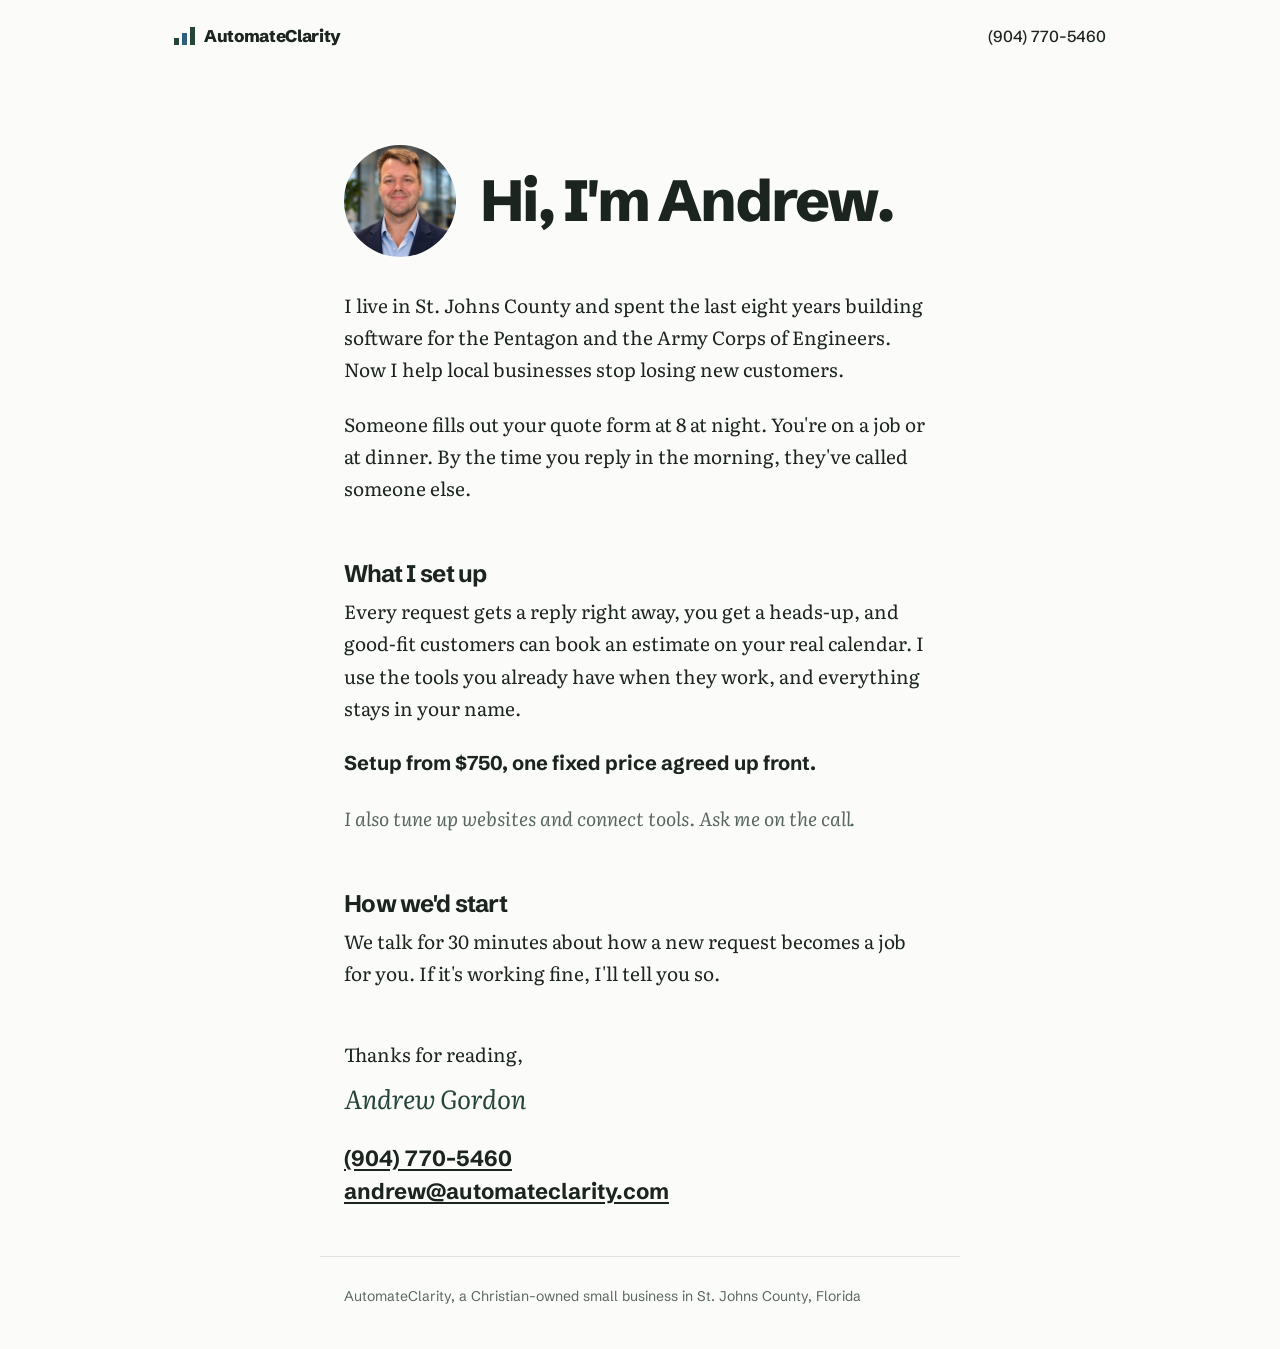
==== index.html @ b2aa3257 "Shorten page to one focused offer Co-Authored-By: Claude Opus 5.5 <noreply@anthropic.com> Claude-Ses" ====
<!doctype html>
<html lang="en">
<head>
  <meta charset="utf-8" />
  <meta name="viewport" content="width=device-width, initial-scale=1" />

  <title>AutomateClarity | Andrew Gordon, St. Johns County</title>
  <meta
    name="description"
    content="I'm Andrew Gordon. I help St. Augustine and Jacksonville businesses answer every quote request right away and get the estimate on the calendar. Fixed prices, agreed up front."
  />
  <meta name="theme-color" content="#24443a" />

  <meta property="og:title" content="AutomateClarity" />
  <meta property="og:description" content="Helping local businesses answer every quote request right away." />
  <meta property="og:type" content="website" />
  <meta property="og:url" content="https://automateclarity.com/" />
  <meta property="og:image" content="https://automateclarity.com/andrew.jpg" />

  <link rel="canonical" href="https://automateclarity.com/" />
  <link rel="icon" href="/favicon.svg" type="image/svg+xml" />
  <link rel="preconnect" href="https://fonts.googleapis.com" />
  <link rel="preconnect" href="https://fonts.gstatic.com" crossorigin />
  <link
    rel="stylesheet"
    href="https://fonts.googleapis.com/css2?family=Literata:ital,opsz,wght@0,7..72,400;0,7..72,600;1,7..72,400&family=Schibsted+Grotesk:wght@500;700;800&display=swap"
  />
  <link rel="stylesheet" href="/styles.css" />
</head>

<body>
  <header class="top">
    <a class="brand" href="/" aria-label="AutomateClarity home">
      <span class="brand-mark" aria-hidden="true"><span></span><span></span><span></span></span>
      <span>AutomateClarity</span>
    </a>
    <a class="top-contact" href="tel:+19047705460">(904) 770-5460</a>
  </header>

  <main class="letter">
    <div class="intro">
      <img class="portrait" src="/andrew.jpg" width="240" height="240" alt="Andrew Gordon" />
      <h1>Hi, I'm Andrew.</h1>
    </div>

    <p>
      I live in St. Johns County and spent the last eight years building software for the
      Pentagon and the Army Corps of Engineers. Now I help local businesses stop losing
      new customers.
    </p>

    <p>
      Someone fills out your quote form at 8 at night. You're on a job or at dinner. By the
      time you reply in the morning, they've called someone else.
    </p>

    <h2>What I set up</h2>

    <p>
      Every request gets a reply right away, you get a heads-up, and good-fit customers can
      book an estimate on your real calendar. I use the tools you already have when they
      work, and everything stays in your name.
    </p>

    <p class="price-line">Setup from $750, one fixed price agreed up front.</p>

    <p class="aside">I also tune up websites and connect tools. Ask me on the call.</p>

    <h2>How we'd start</h2>

    <p>
      We talk for 30 minutes about how a new request becomes a job for you. If it's
      working fine, I'll tell you so.
    </p>

    <div class="signoff">
      <p>Thanks for reading,</p>
      <p class="signature">Andrew Gordon</p>
      <p class="reach">
        <a href="tel:+19047705460">(904) 770-5460</a><br />
        <a href="mailto:andrew@automateclarity.com">andrew@automateclarity.com</a>
      </p>
    </div>
  </main>

  <footer>
    <span>AutomateClarity, a Christian-owned small business in St. Johns County, Florida</span>
  </footer>
</body>
</html>
---- styles.css ----
:root {
  --paper: #fbfcfa;
  --ink: #1c2420;
  --muted: #5a6660;
  --marsh: #24443a;
  --tide: #2f5f80;
  --line: #dde3df;
}

*,
*::before,
*::after { box-sizing: border-box; }

body {
  margin: 0;
  background: var(--paper);
  color: var(--ink);
  font-family: Literata, Georgia, serif;
  font-size: 19px;
  line-height: 1.7;
  -webkit-font-smoothing: antialiased;
}

a {
  color: var(--tide);
  text-underline-offset: 3px;
}

a:hover { color: var(--marsh); }

:focus-visible {
  outline: 3px solid var(--tide);
  outline-offset: 3px;
}

/* Header */
.top {
  display: flex;
  justify-content: space-between;
  align-items: center;
  max-width: 980px;
  margin: 0 auto;
  padding: 22px 24px;
  font-family: "Schibsted Grotesk", system-ui, sans-serif;
}

.brand {
  display: inline-flex;
  align-items: center;
  gap: 9px;
  color: var(--ink);
  font-weight: 800;
  font-size: 17px;
  letter-spacing: -0.02em;
  text-decoration: none;
}

.brand-mark {
  display: inline-flex;
  align-items: flex-end;
  gap: 3px;
  height: 18px;
}

.brand-mark span { width: 5px; background: var(--marsh); }
.brand-mark span:nth-child(1) { height: 7px; }
.brand-mark span:nth-child(2) { height: 12px; background: var(--tide); }
.brand-mark span:nth-child(3) { height: 18px; }

.top-contact {
  color: var(--ink);
  font-weight: 500;
  font-size: 16px;
  text-decoration: none;
}

/* Letter */
.letter {
  max-width: 640px;
  margin: 0 auto;
  padding: clamp(32px, 7vw, 72px) 24px 48px;
}

.intro {
  display: flex;
  align-items: center;
  gap: 24px;
  margin-bottom: 32px;
}

.portrait {
  width: 112px;
  height: 112px;
  border-radius: 50%;
  object-fit: cover;
  flex: none;
}

h1,
h2 {
  margin: 0;
  font-family: "Schibsted Grotesk", system-ui, sans-serif;
  letter-spacing: -0.03em;
  line-height: 1.1;
}

h1 {
  font-size: clamp(40px, 7vw, 58px);
  font-weight: 800;
}

h2 {
  margin: 56px 0 8px;
  font-size: 24px;
  font-weight: 700;
}

.letter p { margin: 0 0 22px; }

/* Price table */
.prices {
  width: 100%;
  margin: 8px 0 0;
  border-collapse: collapse;
  font-size: 18px;
}

.prices th,
.prices td {
  padding: 16px 0;
  border-bottom: 1px solid var(--line);
  vertical-align: top;
}

.prices th {
  padding-right: 24px;
  font-weight: 600;
  text-align: left;
}

.prices th span {
  display: block;
  margin-top: 2px;
  color: var(--muted);
  font-weight: 400;
  font-size: 16px;
  line-height: 1.55;
}

.prices td {
  white-space: nowrap;
  text-align: right;
  font-style: italic;
}

/* Sign-off */
.signoff {
  margin-top: 48px;
}

.signoff p { margin: 0; }

.signature {
  margin-top: 6px !important;
  font-style: italic;
  font-size: 26px;
  color: var(--marsh);
}

.reach {
  margin-top: 22px !important;
  font-family: "Schibsted Grotesk", system-ui, sans-serif;
  font-size: 22px;
  font-weight: 700;
  line-height: 1.5;
}

.reach a { color: var(--ink); }
.reach a:hover { color: var(--tide); }

/* Footer */
footer {
  max-width: 640px;
  margin: 0 auto;
  padding: 28px 24px 40px;
  border-top: 1px solid var(--line);
  color: var(--muted);
  font-family: "Schibsted Grotesk", system-ui, sans-serif;
  font-size: 14px;
}

@media (max-width: 560px) {
  body { font-size: 18px; }
  .top, .letter, footer { padding-left: 18px; padding-right: 18px; }
  .top-contact { font-size: 14px; }
  .portrait { width: 84px; height: 84px; }
  .intro { gap: 18px; }
  .prices td { font-size: 16px; }
  .reach { font-size: 19px; }
}

.price-line {
  font-family: "Schibsted Grotesk", system-ui, sans-serif;
  font-weight: 700;
  font-size: 20px;
}

.aside {
  color: var(--muted);
  font-style: italic;
}
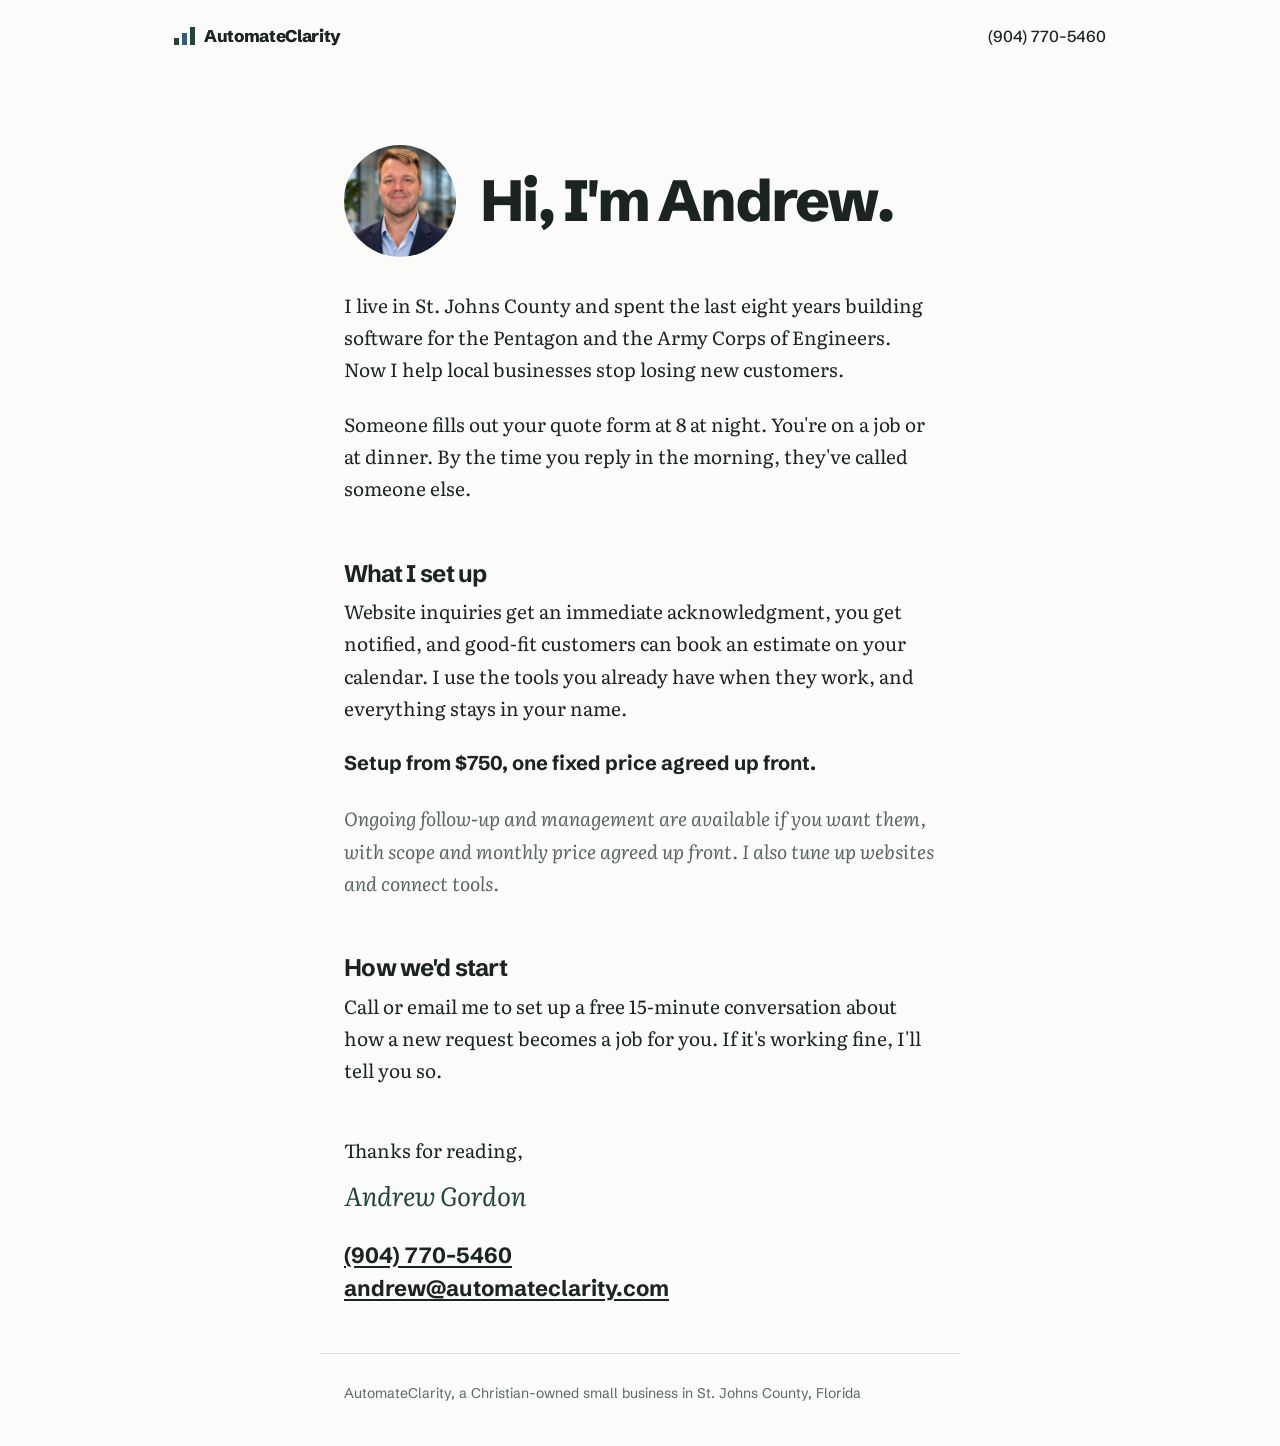
==== commit d59937ee: "Clarify what gets answered, the next step, and ongoing support Co-Authored-By: Claude Opus 5.5 <nore" ====
--- a/index.html
+++ b/index.html
@@ -57,20 +57,20 @@
     <h2>What I set up</h2>
 
     <p>
-      Every request gets a reply right away, you get a heads-up, and good-fit customers can
-      book an estimate on your real calendar. I use the tools you already have when they
-      work, and everything stays in your name.
+      Website inquiries get an immediate acknowledgment, you get notified, and good-fit
+      customers can book an estimate on your calendar. I use the tools you already have
+      when they work, and everything stays in your name.
     </p>
 
     <p class="price-line">Setup from $750, one fixed price agreed up front.</p>
 
-    <p class="aside">I also tune up websites and connect tools. Ask me on the call.</p>
+    <p class="aside">Ongoing follow-up and management are available if you want them, with scope and monthly price agreed up front. I also tune up websites and connect tools.</p>
 
     <h2>How we'd start</h2>
 
     <p>
-      We talk for 30 minutes about how a new request becomes a job for you. If it's
-      working fine, I'll tell you so.
+      Call or email me to set up a free 15-minute conversation about how a new request
+      becomes a job for you. If it's working fine, I'll tell you so.
     </p>
 
     <div class="signoff">
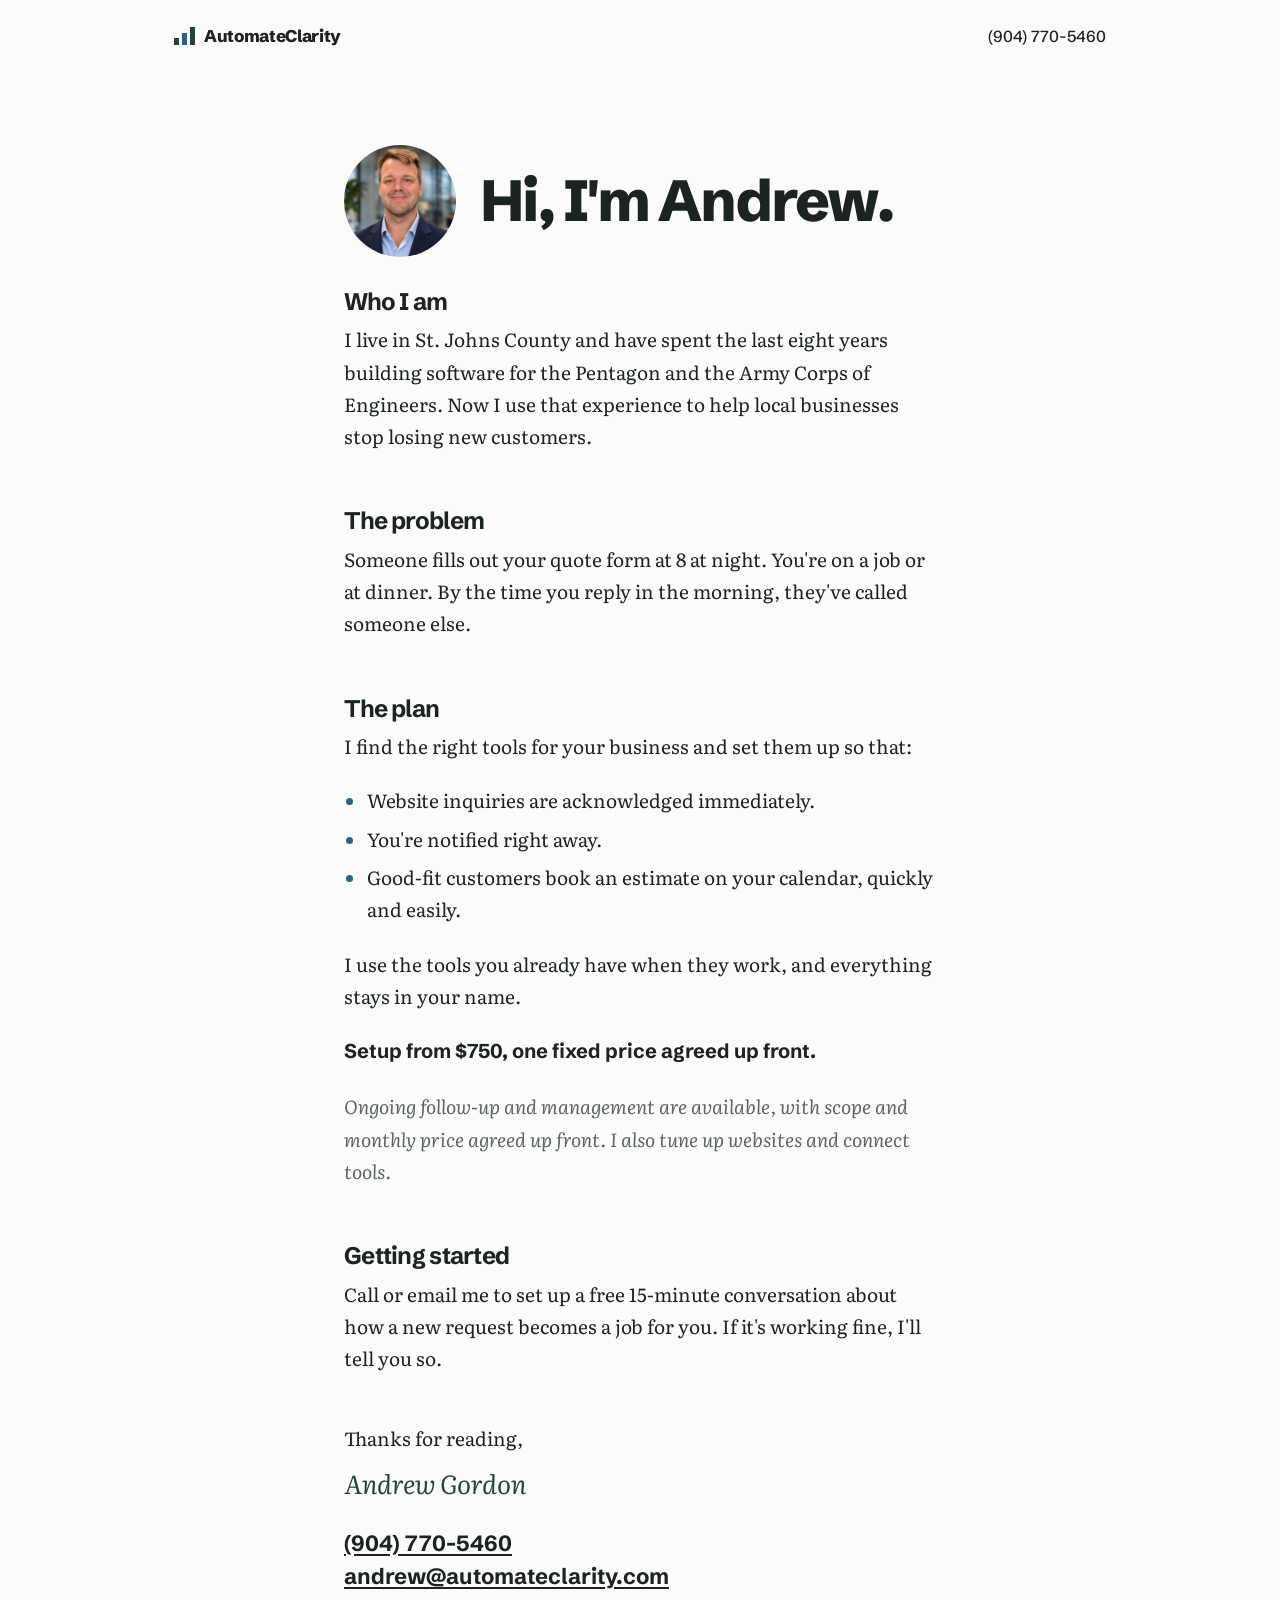
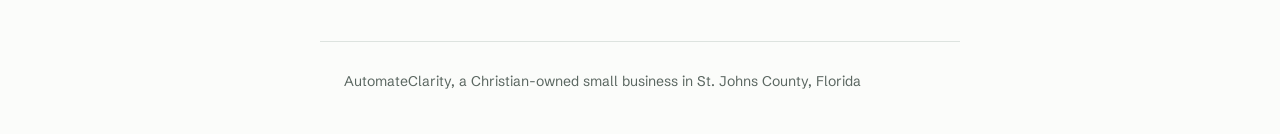
==== commit cacca847: "Restructure into who I am / problem / plan / getting started Co-Authored-By: Claude Opus 5.5 <norepl" ====
--- a/index.html
+++ b/index.html
@@ -43,30 +43,40 @@
       <h1>Hi, I'm Andrew.</h1>
     </div>
 
+    <h2>Who I am</h2>
+
     <p>
-      I live in St. Johns County and spent the last eight years building software for the
-      Pentagon and the Army Corps of Engineers. Now I help local businesses stop losing
-      new customers.
+      I live in St. Johns County and have spent the last eight years building software for
+      the Pentagon and the Army Corps of Engineers. Now I use that experience to help local
+      businesses stop losing new customers.
     </p>
+
+    <h2>The problem</h2>
 
     <p>
       Someone fills out your quote form at 8 at night. You're on a job or at dinner. By the
       time you reply in the morning, they've called someone else.
     </p>
 
-    <h2>What I set up</h2>
+    <h2>The plan</h2>
+
+    <p>I find the right tools for your business and set them up so that:</p>
+
+    <ul class="plan">
+      <li>Website inquiries are acknowledged immediately.</li>
+      <li>You're notified right away.</li>
+      <li>Good-fit customers book an estimate on your calendar, quickly and easily.</li>
+    </ul>
 
     <p>
-      Website inquiries get an immediate acknowledgment, you get notified, and good-fit
-      customers can book an estimate on your calendar. I use the tools you already have
-      when they work, and everything stays in your name.
+      I use the tools you already have when they work, and everything stays in your name.
     </p>
 
     <p class="price-line">Setup from $750, one fixed price agreed up front.</p>
 
-    <p class="aside">Ongoing follow-up and management are available if you want them, with scope and monthly price agreed up front. I also tune up websites and connect tools.</p>
+    <p class="aside">Ongoing follow-up and management are available, with scope and monthly price agreed up front. I also tune up websites and connect tools.</p>
 
-    <h2>How we'd start</h2>
+    <h2>Getting started</h2>
 
     <p>
       Call or email me to set up a free 15-minute conversation about how a new request
--- a/styles.css
+++ b/styles.css
@@ -209,3 +209,13 @@
   color: var(--muted);
   font-style: italic;
 }
+
+.letter h2:first-of-type { margin-top: 8px; }
+
+.plan {
+  margin: 0 0 22px;
+  padding-left: 1.2em;
+}
+
+.plan li { margin-bottom: 6px; }
+.plan li::marker { color: var(--tide); }
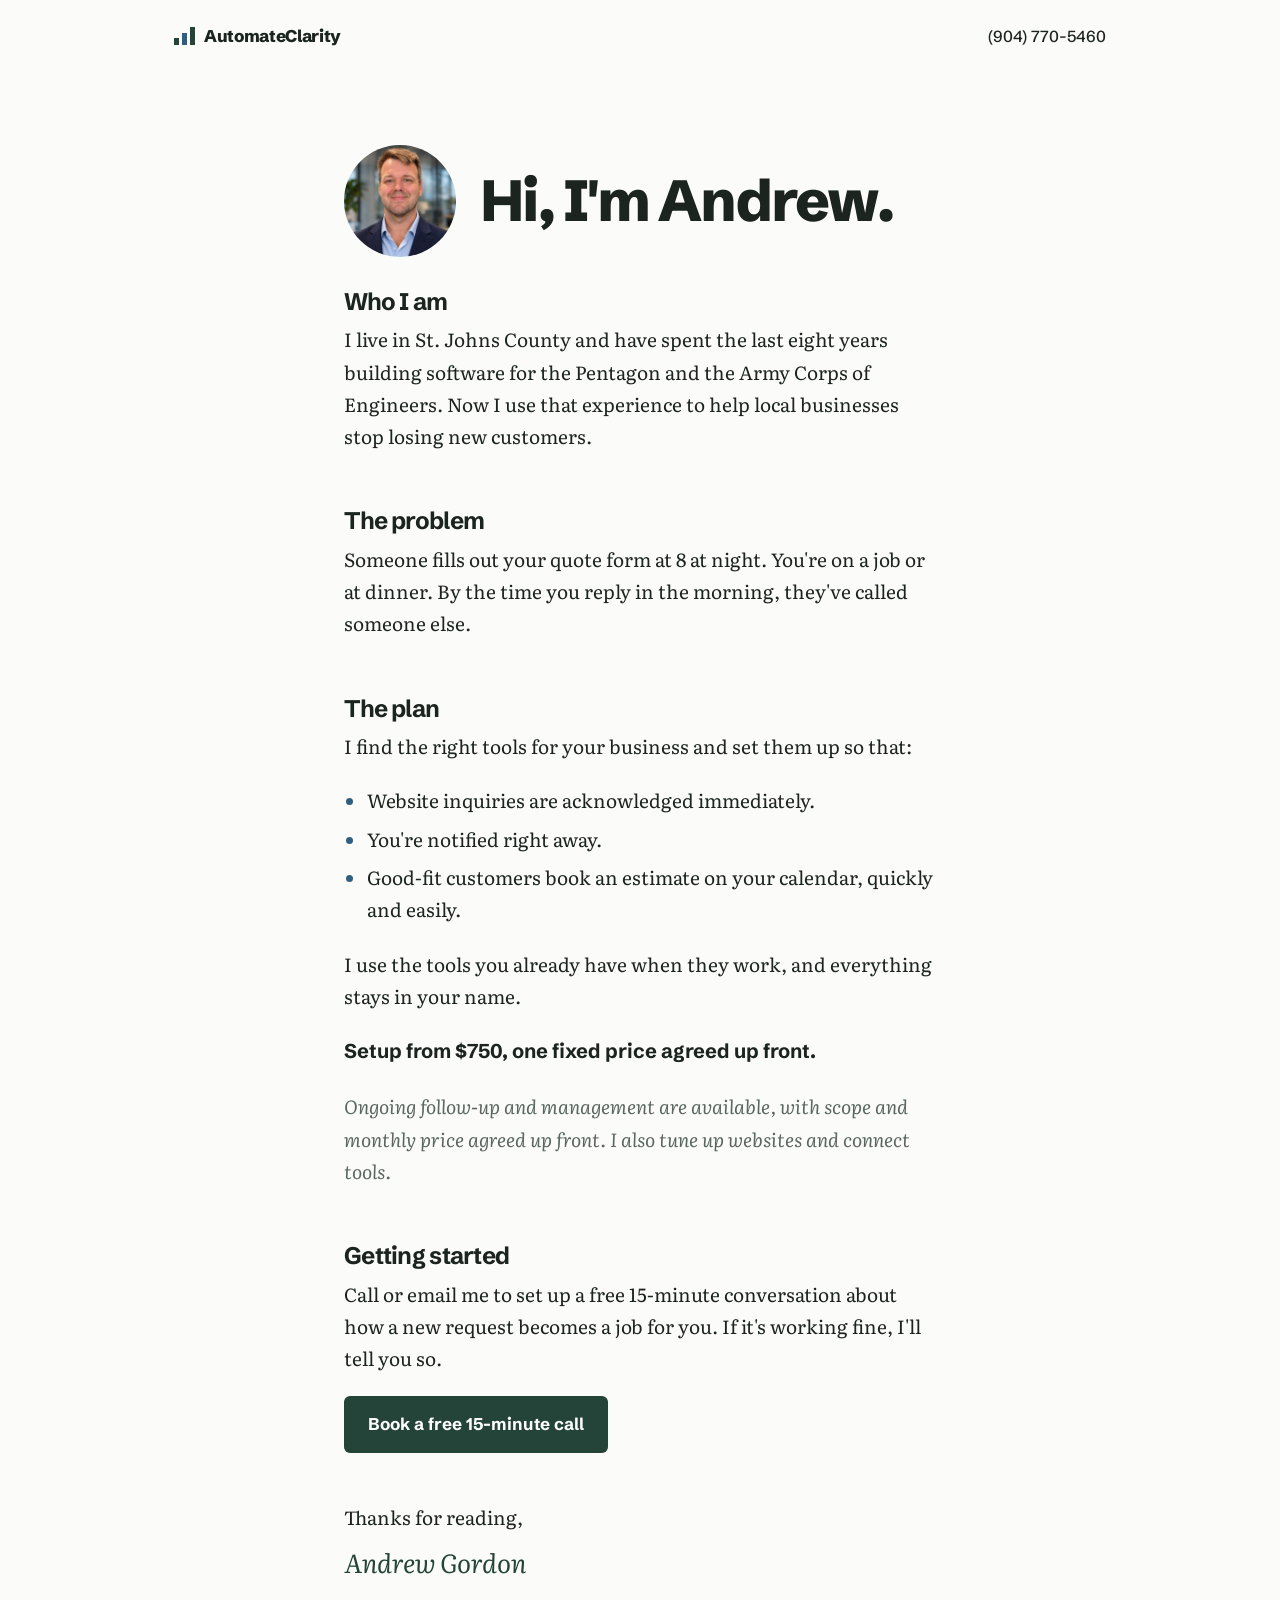
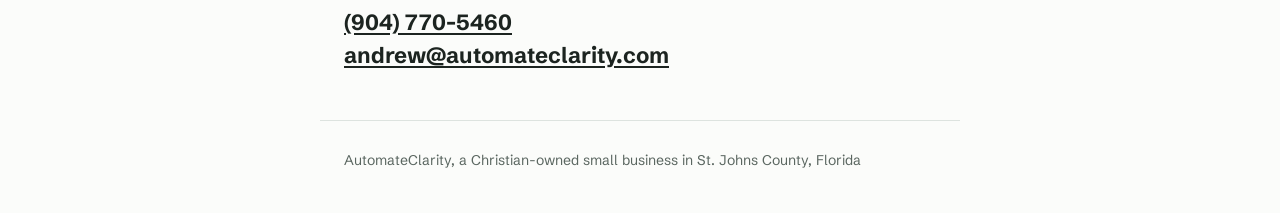
==== commit 5a7e5e04: "Add Calendly booking button with popup Co-Authored-By: Claude Opus 5.5 <noreply@anthropic.com> Claud" ====
--- a/index.html
+++ b/index.html
@@ -26,6 +26,8 @@
     href="https://fonts.googleapis.com/css2?family=Literata:ital,opsz,wght@0,7..72,400;0,7..72,600;1,7..72,400&family=Schibsted+Grotesk:wght@500;700;800&display=swap"
   />
   <link rel="stylesheet" href="/styles.css" />
+  <link rel="stylesheet" href="https://assets.calendly.com/assets/external/widget.css" />
+  <script src="https://assets.calendly.com/assets/external/widget.js" async></script>
 </head>
 
 <body>
@@ -83,6 +85,13 @@
       becomes a job for you. If it's working fine, I'll tell you so.
     </p>
 
+    <p>
+      <a class="book-button" href="https://calendly.com/automateclarity/30min"
+         onclick="if (window.Calendly) { Calendly.initPopupWidget({ url: 'https://calendly.com/automateclarity/30min?hide_gdpr_banner=1' }); return false; }">
+        Book a free 15-minute call
+      </a>
+    </p>
+
     <div class="signoff">
       <p>Thanks for reading,</p>
       <p class="signature">Andrew Gordon</p>
--- a/styles.css
+++ b/styles.css
@@ -219,3 +219,21 @@
 
 .plan li { margin-bottom: 6px; }
 .plan li::marker { color: var(--tide); }
+
+.book-button {
+  display: inline-block;
+  padding: 14px 24px;
+  border-radius: 6px;
+  background: var(--marsh);
+  color: #fff;
+  font-family: "Schibsted Grotesk", system-ui, sans-serif;
+  font-weight: 700;
+  font-size: 17px;
+  text-decoration: none;
+}
+
+.book-button:hover { background: #1a342c; color: #fff; }
+
+@media (max-width: 560px) {
+  .book-button { display: block; text-align: center; }
+}
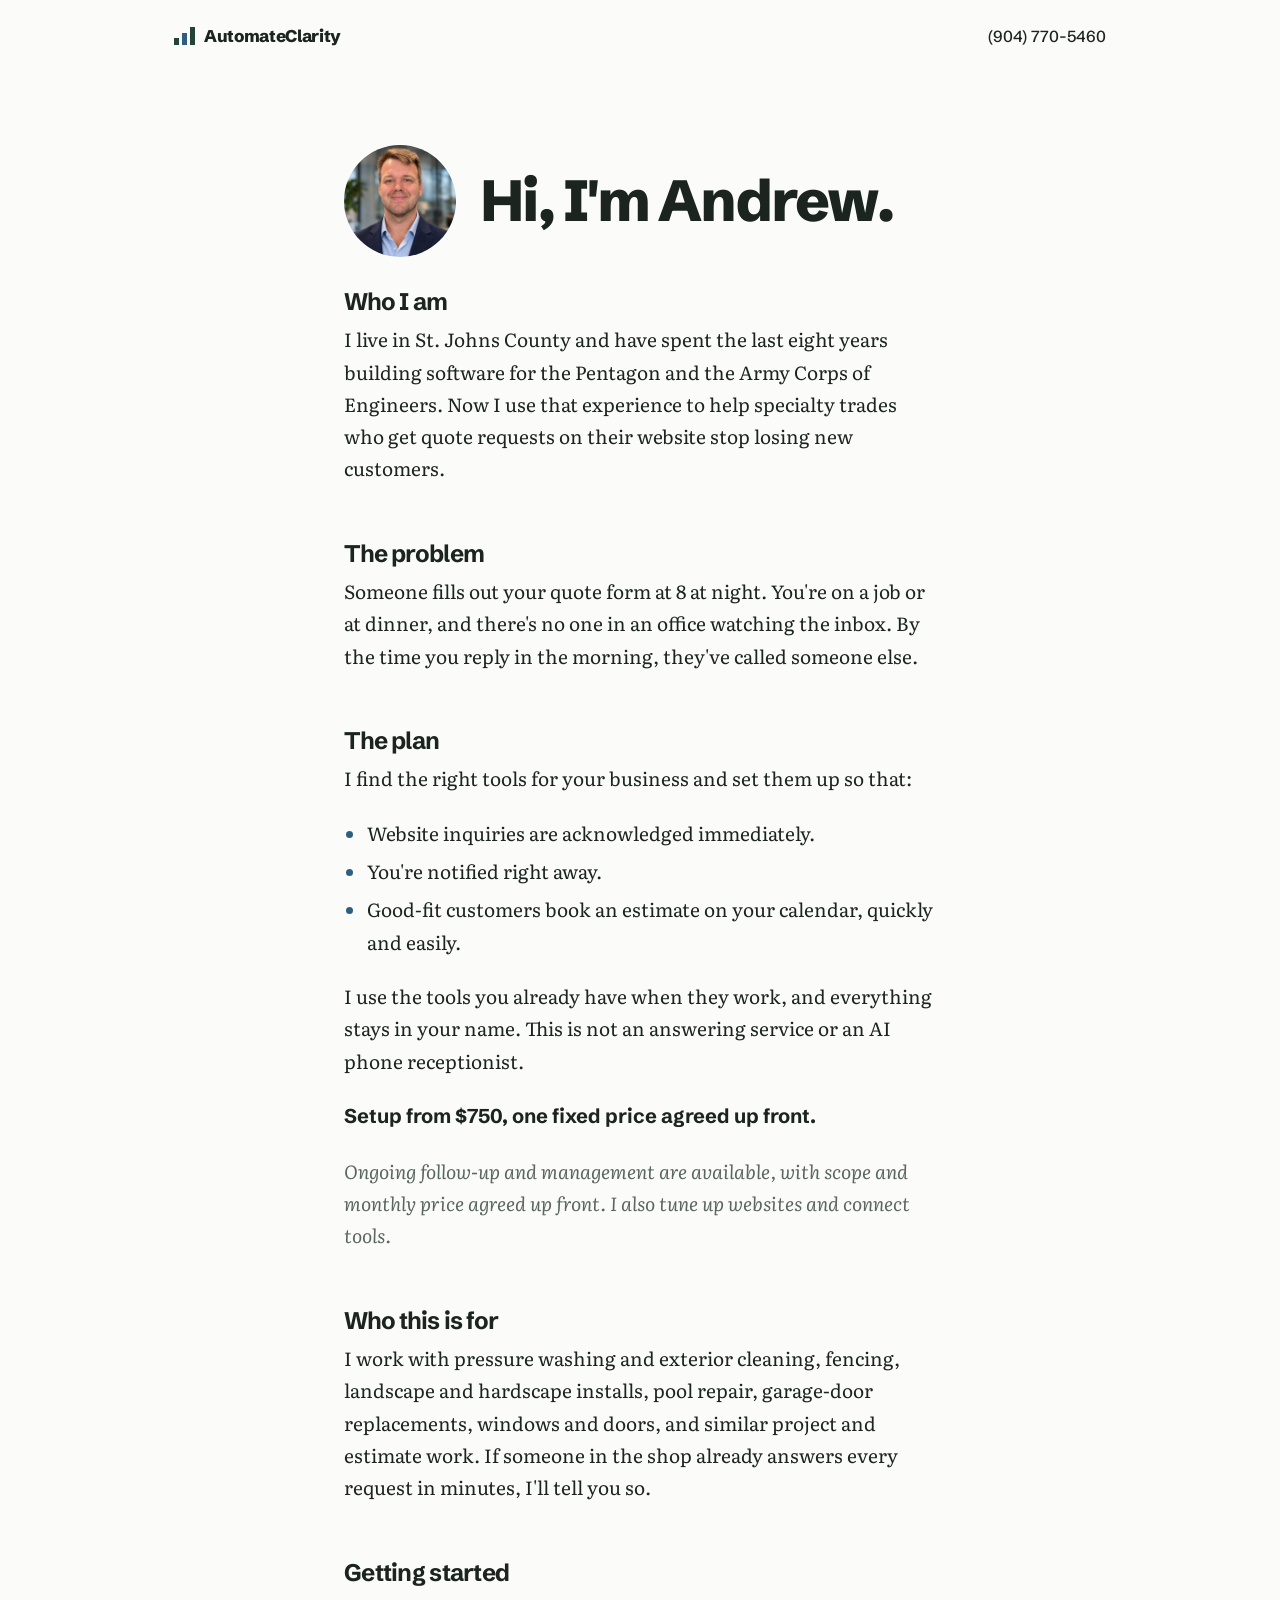
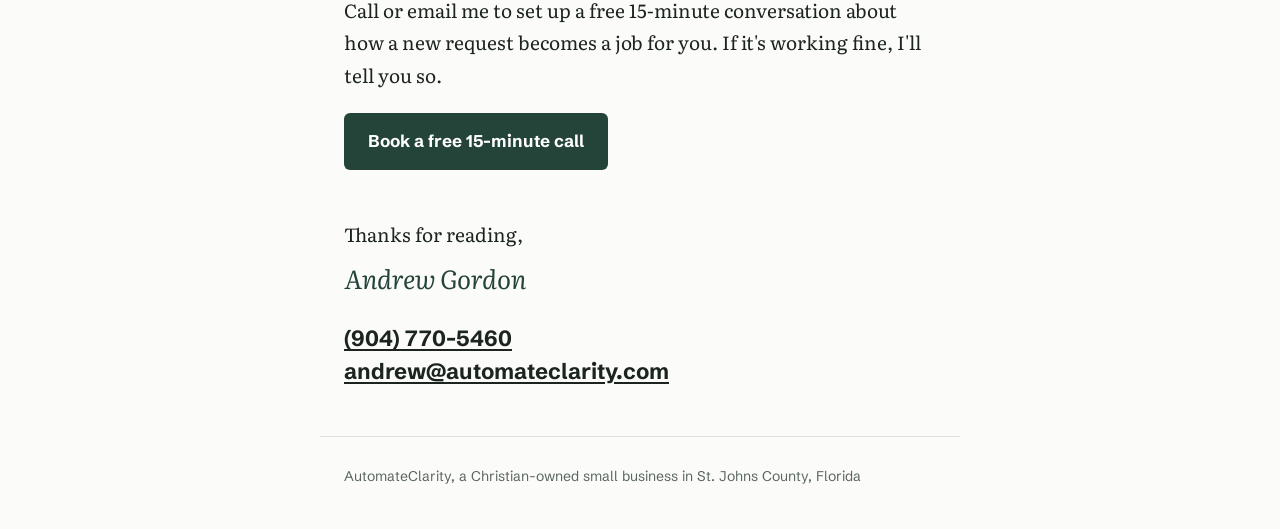
==== commit 8d7be9c8: "Clarify the homepage is for specialty trades, not an AI receptionist. Say who the letter is for, tha" ====
--- a/index.html
+++ b/index.html
@@ -7,12 +7,12 @@
   <title>AutomateClarity | Andrew Gordon, St. Johns County</title>
   <meta
     name="description"
-    content="I'm Andrew Gordon. I help St. Augustine and Jacksonville businesses answer every quote request right away and get the estimate on the calendar. Fixed prices, agreed up front."
+    content="I'm Andrew Gordon. I help specialty trades in St. Augustine and Jacksonville answer website quote requests right away and get the estimate on the calendar. Fixed prices, agreed up front."
   />
   <meta name="theme-color" content="#24443a" />
 
   <meta property="og:title" content="AutomateClarity" />
-  <meta property="og:description" content="Helping local businesses answer every quote request right away." />
+  <meta property="og:description" content="Helping specialty trades answer every website quote request right away." />
   <meta property="og:type" content="website" />
   <meta property="og:url" content="https://automateclarity.com/" />
   <meta property="og:image" content="https://automateclarity.com/andrew.jpg" />
@@ -49,15 +49,16 @@
 
     <p>
       I live in St. Johns County and have spent the last eight years building software for
-      the Pentagon and the Army Corps of Engineers. Now I use that experience to help local
-      businesses stop losing new customers.
+      the Pentagon and the Army Corps of Engineers. Now I use that experience to help specialty
+      trades who get quote requests on their website stop losing new customers.
     </p>
 
     <h2>The problem</h2>
 
     <p>
-      Someone fills out your quote form at 8 at night. You're on a job or at dinner. By the
-      time you reply in the morning, they've called someone else.
+      Someone fills out your quote form at 8 at night. You're on a job or at dinner, and
+      there's no one in an office watching the inbox. By the time you reply in the morning,
+      they've called someone else.
     </p>
 
     <h2>The plan</h2>
@@ -72,11 +73,21 @@
 
     <p>
       I use the tools you already have when they work, and everything stays in your name.
+      This is not an answering service or an AI phone receptionist.
     </p>
 
     <p class="price-line">Setup from $750, one fixed price agreed up front.</p>
 
     <p class="aside">Ongoing follow-up and management are available, with scope and monthly price agreed up front. I also tune up websites and connect tools.</p>
+
+    <h2>Who this is for</h2>
+
+    <p>
+      I work with pressure washing and exterior cleaning, fencing, landscape and hardscape
+      installs, pool repair, garage-door replacements, windows and doors, and similar
+      project and estimate work. If someone in the shop already answers every request in
+      minutes, I'll tell you so.
+    </p>
 
     <h2>Getting started</h2>
 
@@ -86,8 +97,8 @@
     </p>
 
     <p>
-      <a class="book-button" href="https://calendly.com/automateclarity/30min"
-         onclick="if (window.Calendly) { Calendly.initPopupWidget({ url: 'https://calendly.com/automateclarity/30min?hide_gdpr_banner=1' }); return false; }">
+      <a class="book-button" href="https://calendly.com/automateclarity/free-call"
+         onclick="if (window.Calendly) { Calendly.initPopupWidget({ url: 'https://calendly.com/automateclarity/free-call?hide_gdpr_banner=1' }); return false; }">
         Book a free 15-minute call
       </a>
     </p>
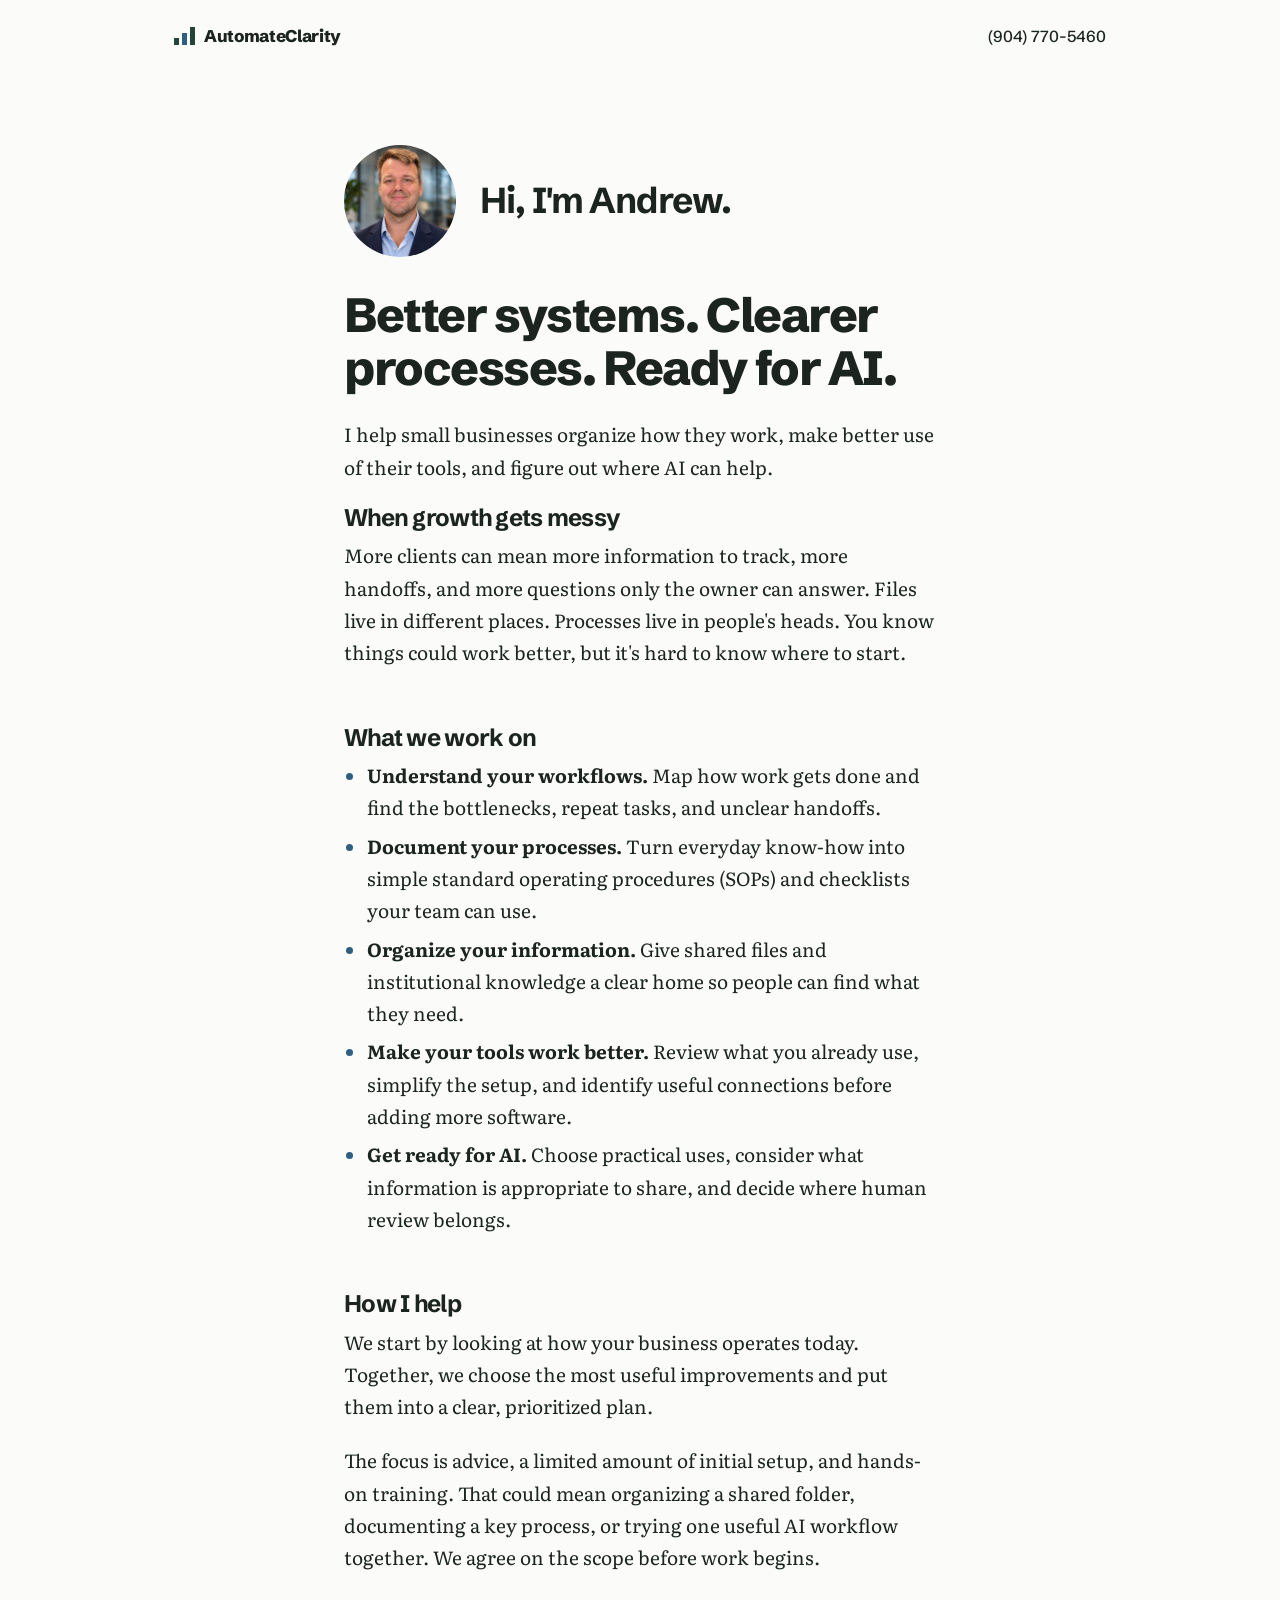
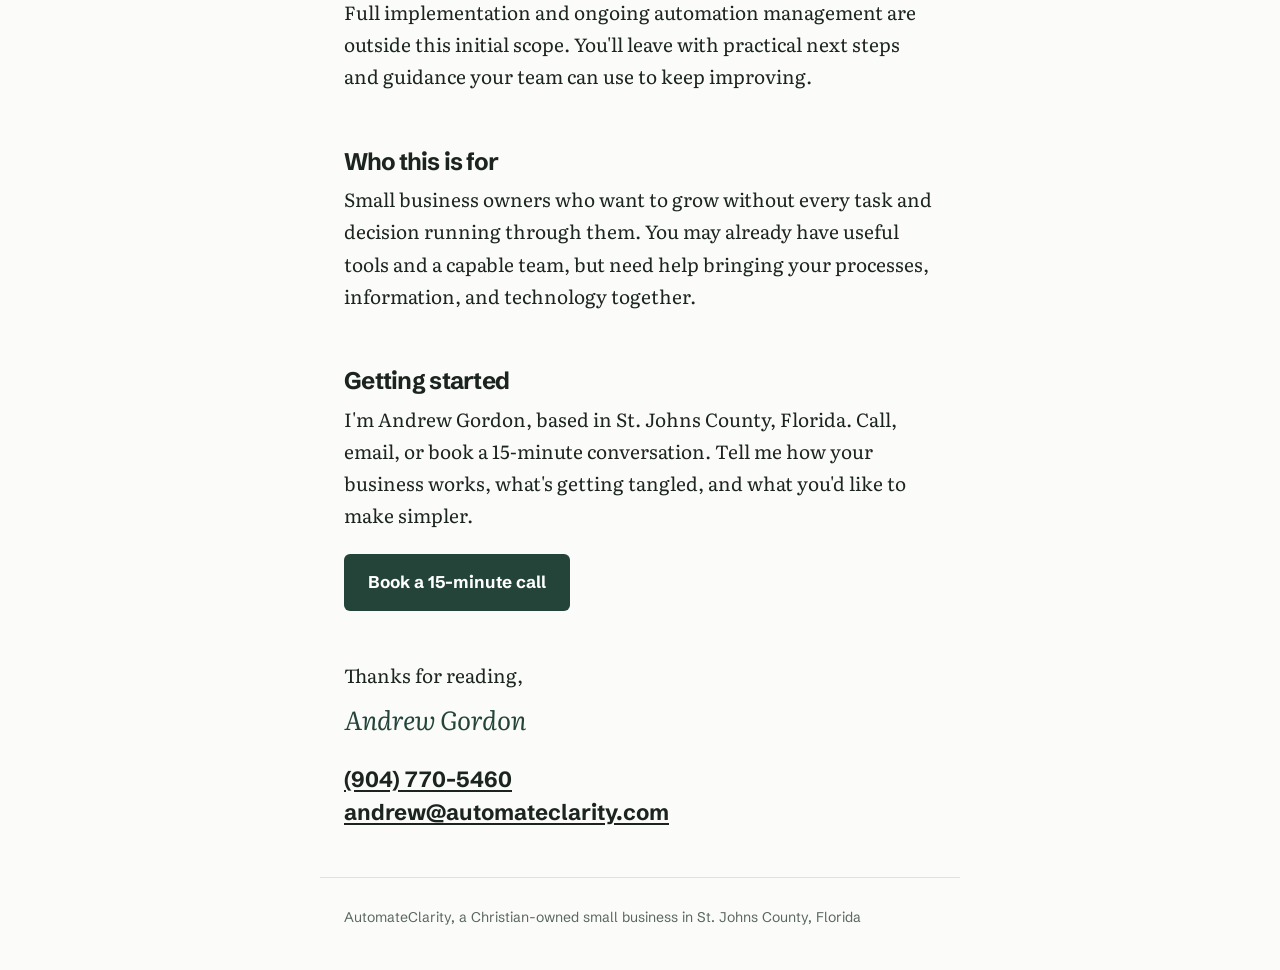
==== commit 6cfa95be: "Reposition site around business systems and AI readiness" ====
--- a/index.html
+++ b/index.html
@@ -4,15 +4,15 @@
   <meta charset="utf-8" />
   <meta name="viewport" content="width=device-width, initial-scale=1" />
 
-  <title>AutomateClarity | Andrew Gordon, St. Johns County</title>
+  <title>Automate Clarity | Business Systems &amp; AI Readiness</title>
   <meta
     name="description"
-    content="I'm Andrew Gordon. I help specialty trades in St. Augustine and Jacksonville answer website quote requests right away and get the estimate on the calendar. Fixed prices, agreed up front."
+    content="Simple business systems and AI readiness advisory for small businesses. Understand workflows, document processes, organize knowledge, and make better use of your tools."
   />
   <meta name="theme-color" content="#24443a" />
 
-  <meta property="og:title" content="AutomateClarity" />
-  <meta property="og:description" content="Helping specialty trades answer every website quote request right away." />
+  <meta property="og:title" content="Automate Clarity | Better systems. Clearer processes. Ready for AI." />
+  <meta property="og:description" content="Practical guidance for small businesses: clearer workflows, documented processes, organized knowledge, and thoughtful AI adoption." />
   <meta property="og:type" content="website" />
   <meta property="og:url" content="https://automateclarity.com/" />
   <meta property="og:image" content="https://automateclarity.com/andrew.jpg" />
@@ -42,64 +42,72 @@
   <main class="letter">
     <div class="intro">
       <img class="portrait" src="/andrew.jpg" width="240" height="240" alt="Andrew Gordon" />
-      <h1>Hi, I'm Andrew.</h1>
+      <p class="greeting">Hi, I'm Andrew.</p>
     </div>
 
-    <h2>Who I am</h2>
+    <h1>Better systems. Clearer processes. Ready for AI.</h1>
+
+    <p class="lead">
+      I help small businesses organize how they work, make better use of their tools,
+      and figure out where AI can help.
+    </p>
+
+    <h2>When growth gets messy</h2>
 
     <p>
-      I live in St. Johns County and have spent the last eight years building software for
-      the Pentagon and the Army Corps of Engineers. Now I use that experience to help specialty
-      trades who get quote requests on their website stop losing new customers.
+      More clients can mean more information to track, more handoffs, and more questions
+      only the owner can answer. Files live in different places. Processes live in people's
+      heads. You know things could work better, but it's hard to know where to start.
     </p>
 
-    <h2>The problem</h2>
+    <h2>What we work on</h2>
+
+    <ul class="plan">
+      <li><strong>Understand your workflows.</strong> Map how work gets done and find the bottlenecks, repeat tasks, and unclear handoffs.</li>
+      <li><strong>Document your processes.</strong> Turn everyday know-how into simple standard operating procedures (SOPs) and checklists your team can use.</li>
+      <li><strong>Organize your information.</strong> Give shared files and institutional knowledge a clear home so people can find what they need.</li>
+      <li><strong>Make your tools work better.</strong> Review what you already use, simplify the setup, and identify useful connections before adding more software.</li>
+      <li><strong>Get ready for AI.</strong> Choose practical uses, consider what information is appropriate to share, and decide where human review belongs.</li>
+    </ul>
+
+    <h2>How I help</h2>
 
     <p>
-      Someone fills out your quote form at 8 at night. You're on a job or at dinner, and
-      there's no one in an office watching the inbox. By the time you reply in the morning,
-      they've called someone else.
+      We start by looking at how your business operates today. Together, we choose the
+      most useful improvements and put them into a clear, prioritized plan.
     </p>
 
-    <h2>The plan</h2>
-
-    <p>I find the right tools for your business and set them up so that:</p>
-
-    <ul class="plan">
-      <li>Website inquiries are acknowledged immediately.</li>
-      <li>You're notified right away.</li>
-      <li>Good-fit customers book an estimate on your calendar, quickly and easily.</li>
-    </ul>
+    <p>
+      The focus is advice, a limited amount of initial setup, and hands-on training.
+      That could mean organizing a shared folder, documenting a key process, or trying
+      one useful AI workflow together. We agree on the scope before work begins.
+    </p>
 
     <p>
-      I use the tools you already have when they work, and everything stays in your name.
-      This is not an answering service or an AI phone receptionist.
+      Full implementation and ongoing automation management are outside this initial scope.
+      You'll leave with practical next steps and guidance your team can use to keep improving.
     </p>
-
-    <p class="price-line">Setup from $750, one fixed price agreed up front.</p>
-
-    <p class="aside">Ongoing follow-up and management are available, with scope and monthly price agreed up front. I also tune up websites and connect tools.</p>
 
     <h2>Who this is for</h2>
 
     <p>
-      I work with pressure washing and exterior cleaning, fencing, landscape and hardscape
-      installs, pool repair, garage-door replacements, windows and doors, and similar
-      project and estimate work. If someone in the shop already answers every request in
-      minutes, I'll tell you so.
+      Small business owners who want to grow without every task and decision running
+      through them. You may already have useful tools and a capable team, but need help
+      bringing your processes, information, and technology together.
     </p>
 
     <h2>Getting started</h2>
 
     <p>
-      Call or email me to set up a free 15-minute conversation about how a new request
-      becomes a job for you. If it's working fine, I'll tell you so.
+      I'm Andrew Gordon, based in St. Johns County, Florida. Call, email, or book a
+      15-minute conversation. Tell me how your business works, what's getting tangled,
+      and what you'd like to make simpler.
     </p>
 
     <p>
       <a class="book-button" href="https://calendly.com/automateclarity/free-call"
          onclick="if (window.Calendly) { Calendly.initPopupWidget({ url: 'https://calendly.com/automateclarity/free-call?hide_gdpr_banner=1' }); return false; }">
-        Book a free 15-minute call
+        Book a 15-minute call
       </a>
     </p>
 
--- a/styles.css
+++ b/styles.css
@@ -105,7 +105,7 @@
 }
 
 h1 {
-  font-size: clamp(40px, 7vw, 58px);
+  font-size: clamp(36px, 6vw, 48px);
   font-weight: 800;
 }
 
@@ -237,3 +237,14 @@
 @media (max-width: 560px) {
   .book-button { display: block; text-align: center; }
 }
+
+.greeting {
+  font-family: "Schibsted Grotesk", system-ui, sans-serif;
+  font-size: clamp(28px, 5vw, 36px);
+  font-weight: 700;
+  line-height: 1.2;
+  letter-spacing: -0.03em;
+}
+
+.intro .greeting { margin: 0; }
+.letter .lead { margin-top: 24px; }
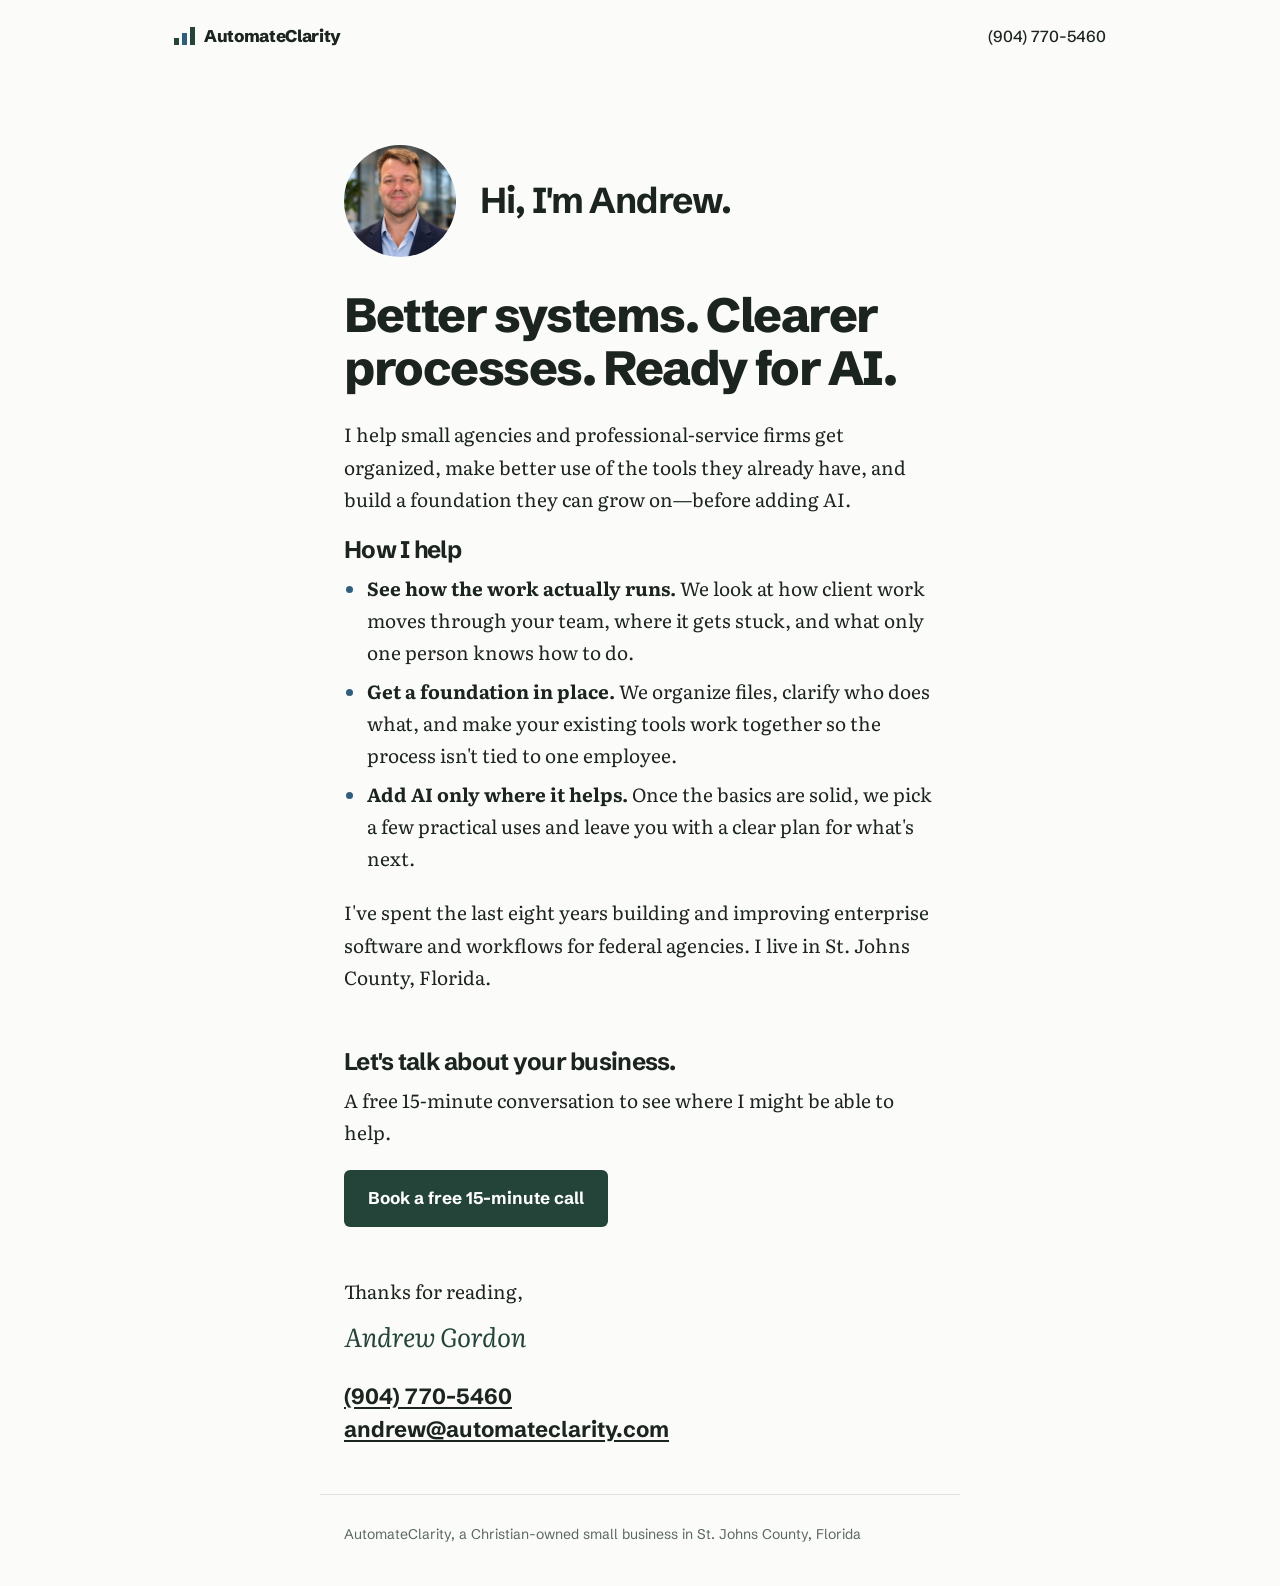
==== commit f190a3f0: "Simplify the homepage into a shorter advisory letter. Collapse the overlapping sections into a headl" ====
--- a/index.html
+++ b/index.html
@@ -4,15 +4,15 @@
   <meta charset="utf-8" />
   <meta name="viewport" content="width=device-width, initial-scale=1" />
 
-  <title>Automate Clarity | Business Systems &amp; AI Readiness</title>
+  <title>Automate Clarity | Better systems. Clearer processes. Ready for AI.</title>
   <meta
     name="description"
-    content="Simple business systems and AI readiness advisory for small businesses. Understand workflows, document processes, organize knowledge, and make better use of your tools."
+    content="I help small agencies and professional-service firms get organized, make better use of their tools, and build a foundation before adding AI."
   />
   <meta name="theme-color" content="#24443a" />
 
   <meta property="og:title" content="Automate Clarity | Better systems. Clearer processes. Ready for AI." />
-  <meta property="og:description" content="Practical guidance for small businesses: clearer workflows, documented processes, organized knowledge, and thoughtful AI adoption." />
+  <meta property="og:description" content="I help small agencies and professional-service firms get organized, make better use of their tools, and build a foundation before adding AI." />
   <meta property="og:type" content="website" />
   <meta property="og:url" content="https://automateclarity.com/" />
   <meta property="og:image" content="https://automateclarity.com/andrew.jpg" />
@@ -48,66 +48,34 @@
     <h1>Better systems. Clearer processes. Ready for AI.</h1>
 
     <p class="lead">
-      I help small businesses organize how they work, make better use of their tools,
-      and figure out where AI can help.
+      I help small agencies and professional-service firms get organized, make better use
+      of the tools they already have, and build a foundation they can grow on&mdash;before
+      adding AI.
     </p>
-
-    <h2>When growth gets messy</h2>
-
-    <p>
-      More clients can mean more information to track, more handoffs, and more questions
-      only the owner can answer. Files live in different places. Processes live in people's
-      heads. You know things could work better, but it's hard to know where to start.
-    </p>
-
-    <h2>What we work on</h2>
-
-    <ul class="plan">
-      <li><strong>Understand your workflows.</strong> Map how work gets done and find the bottlenecks, repeat tasks, and unclear handoffs.</li>
-      <li><strong>Document your processes.</strong> Turn everyday know-how into simple standard operating procedures (SOPs) and checklists your team can use.</li>
-      <li><strong>Organize your information.</strong> Give shared files and institutional knowledge a clear home so people can find what they need.</li>
-      <li><strong>Make your tools work better.</strong> Review what you already use, simplify the setup, and identify useful connections before adding more software.</li>
-      <li><strong>Get ready for AI.</strong> Choose practical uses, consider what information is appropriate to share, and decide where human review belongs.</li>
-    </ul>
 
     <h2>How I help</h2>
 
+    <ul class="plan">
+      <li><strong>See how the work actually runs.</strong> We look at how client work moves through your team, where it gets stuck, and what only one person knows how to do.</li>
+      <li><strong>Get a foundation in place.</strong> We organize files, clarify who does what, and make your existing tools work together so the process isn't tied to one employee.</li>
+      <li><strong>Add AI only where it helps.</strong> Once the basics are solid, we pick a few practical uses and leave you with a clear plan for what's next.</li>
+    </ul>
+
     <p>
-      We start by looking at how your business operates today. Together, we choose the
-      most useful improvements and put them into a clear, prioritized plan.
+      I've spent the last eight years building and improving enterprise software and
+      workflows for federal agencies. I live in St. Johns County, Florida.
     </p>
 
-    <p>
-      The focus is advice, a limited amount of initial setup, and hands-on training.
-      That could mean organizing a shared folder, documenting a key process, or trying
-      one useful AI workflow together. We agree on the scope before work begins.
-    </p>
+    <h2>Let's talk about your business.</h2>
 
     <p>
-      Full implementation and ongoing automation management are outside this initial scope.
-      You'll leave with practical next steps and guidance your team can use to keep improving.
-    </p>
-
-    <h2>Who this is for</h2>
-
-    <p>
-      Small business owners who want to grow without every task and decision running
-      through them. You may already have useful tools and a capable team, but need help
-      bringing your processes, information, and technology together.
-    </p>
-
-    <h2>Getting started</h2>
-
-    <p>
-      I'm Andrew Gordon, based in St. Johns County, Florida. Call, email, or book a
-      15-minute conversation. Tell me how your business works, what's getting tangled,
-      and what you'd like to make simpler.
+      A free 15-minute conversation to see where I might be able to help.
     </p>
 
     <p>
       <a class="book-button" href="https://calendly.com/automateclarity/free-call"
          onclick="if (window.Calendly) { Calendly.initPopupWidget({ url: 'https://calendly.com/automateclarity/free-call?hide_gdpr_banner=1' }); return false; }">
-        Book a 15-minute call
+        Book a free 15-minute call
       </a>
     </p>
 
